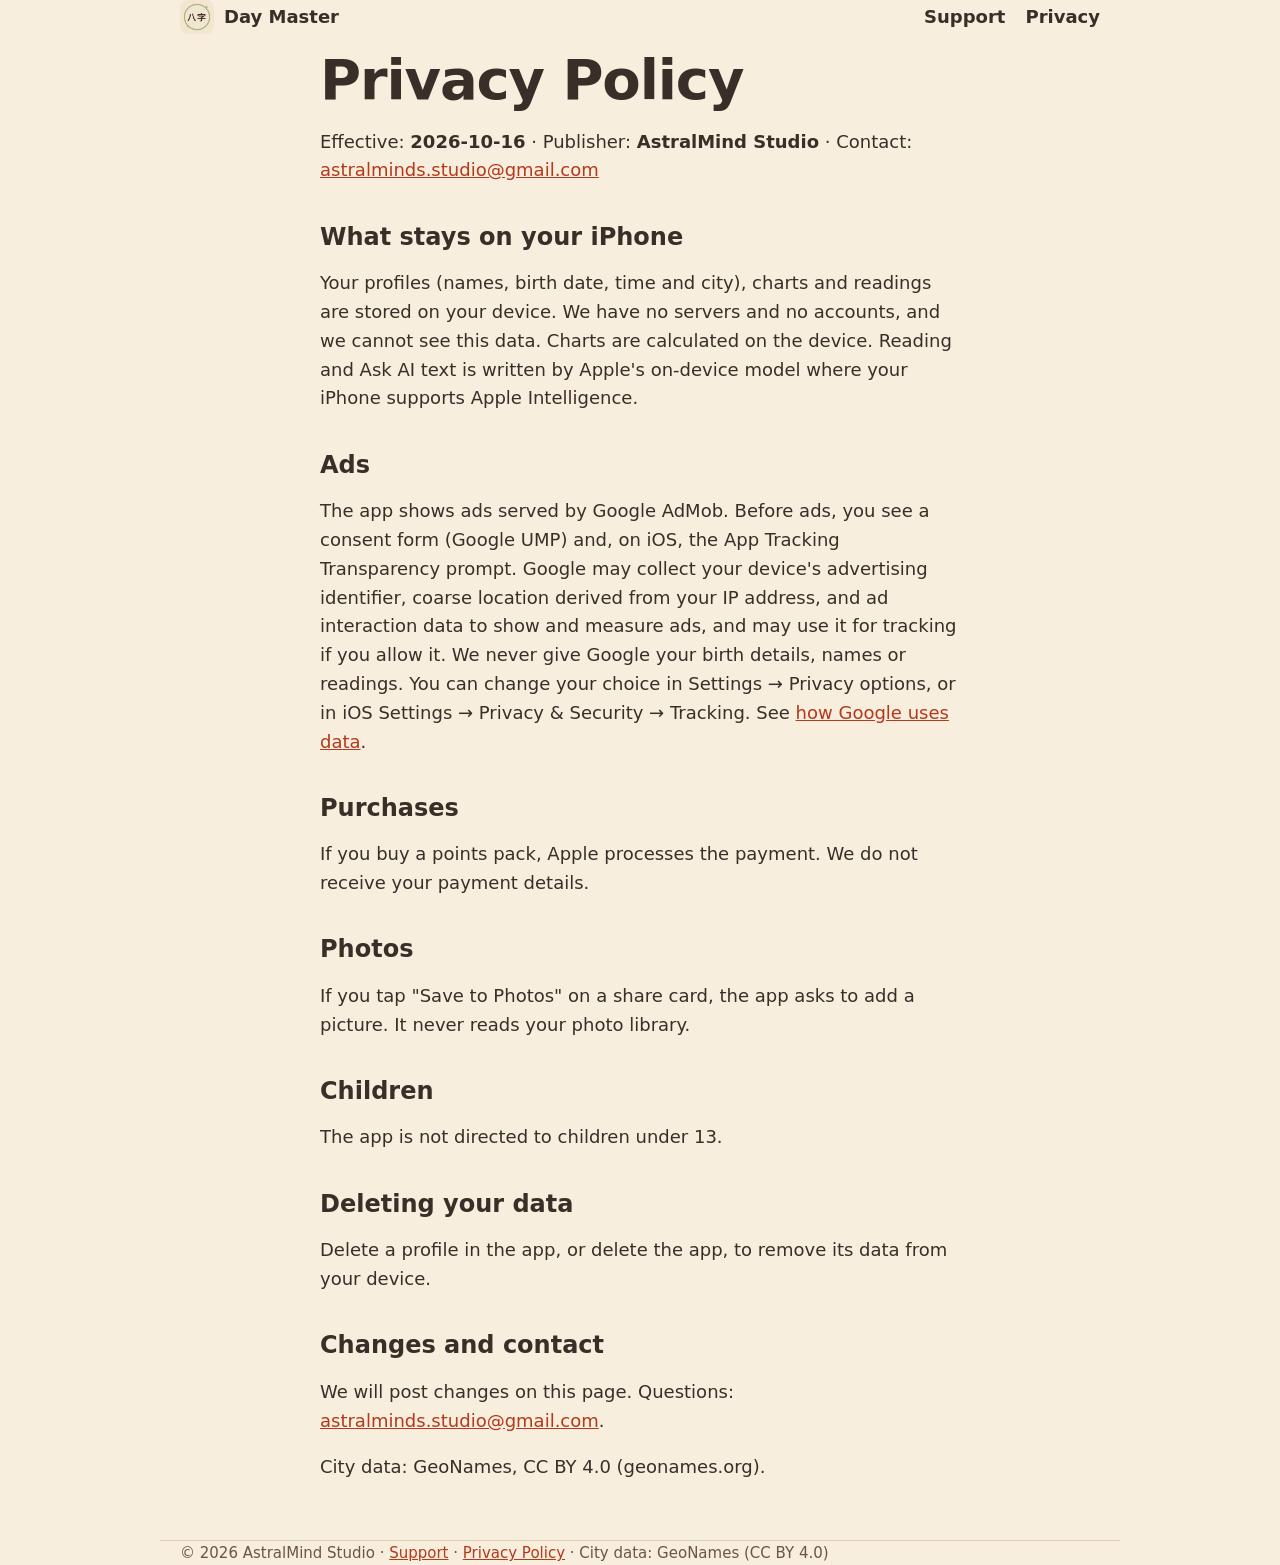
==== privacy.html @ 639bc2a9 "Site: marketing, support and privacy pages" ====
<!doctype html><html lang="en"><head><meta charset="utf-8"><meta name="viewport" content="width=device-width,initial-scale=1"><link rel="icon" href="img/icon.png"><link rel="stylesheet" href="style.css"><title>Privacy Policy — Day Master: BaZi Birth Chart</title></head><body>
<nav class="wrap"><a class="brand" href="./"><img src="img/icon.png" alt="">Day Master</a><a href="support.html">Support</a><a href="privacy.html">Privacy</a></nav><main class="wrap prose"><h1>Privacy Policy</h1>
<p>Effective: <b>2026-10-16</b> · Publisher: <b>AstralMind Studio</b> · Contact: <a href="mailto:astralminds.studio@gmail.com">astralminds.studio@gmail.com</a></p>

<h2>What stays on your iPhone</h2>
<p>Your profiles (names, birth date, time and city), charts and readings are stored on your device. We have no servers and no accounts, and we cannot see this data. Charts are calculated on the device. Reading and Ask AI text is written by Apple's on-device model where your iPhone supports Apple Intelligence.</p>
<h2>Ads</h2>
<p>The app shows ads served by Google AdMob. Before ads, you see a consent form (Google UMP) and, on iOS, the App Tracking Transparency prompt. Google may collect your device's advertising identifier, coarse location derived from your IP address, and ad interaction data to show and measure ads, and may use it for tracking if you allow it. We never give Google your birth details, names or readings. You can change your choice in Settings → Privacy options, or in iOS Settings → Privacy &amp; Security → Tracking. See <a href="https://policies.google.com/technologies/partner-sites">how Google uses data</a>.</p>
<h2>Purchases</h2>
<p>If you buy a points pack, Apple processes the payment. We do not receive your payment details.</p>
<h2>Photos</h2>
<p>If you tap "Save to Photos" on a share card, the app asks to add a picture. It never reads your photo library.</p>
<h2>Children</h2>
<p>The app is not directed to children under 13.</p>
<h2>Deleting your data</h2>
<p>Delete a profile in the app, or delete the app, to remove its data from your device.</p>
<h2>Changes and contact</h2>
<p>We will post changes on this page. Questions: <a href="mailto:astralminds.studio@gmail.com">astralminds.studio@gmail.com</a>.</p>
<p>City data: GeoNames, CC BY 4.0 (geonames.org).</p>
</main><footer class="wrap">© 2026 AstralMind Studio · <a href="support.html">Support</a> · <a href="privacy.html">Privacy Policy</a> · City data: GeoNames (CC BY 4.0)</footer><script src="site.js"></script></body></html>
---- style.css ----
:root{--cream:#F7EEDD;--sand:#F0E0C4;--ink:#3A2E28;--muted:#6B5547;--rust:#B5391B;--olive:#5A6B35}
*{box-sizing:border-box}
body{margin:0;background:var(--cream);color:var(--ink);font:18px/1.6 ui-rounded,"SF Pro Rounded",-apple-system,system-ui,"PingFang SC",sans-serif}
a{color:var(--rust)}
.wrap{max-width:960px;margin:0 auto;padding:0 20px}
nav{display:flex;gap:20px;align-items:center;padding:18px 0;font-weight:700}
nav .brand{margin-right:auto;display:flex;gap:10px;align-items:center;color:var(--ink);text-decoration:none}
nav .brand img{width:34px;height:34px;border-radius:8px}
nav a{text-decoration:none;color:var(--ink)}
.hero{display:grid;grid-template-columns:1.1fr .9fr;gap:32px;align-items:center;padding:24px 0 56px}
.eyebrow{color:var(--rust);font-weight:800;letter-spacing:.14em;font-size:13px;text-transform:uppercase}
h1{font-size:clamp(36px,6vw,56px);line-height:1.05;margin:.3em 0;font-weight:900;letter-spacing:-.02em}
h2{font-size:30px;line-height:1.15;font-weight:900;margin:0 0 .5em}
.lead{font-size:21px;color:var(--muted)}
.btn{display:inline-block;background:var(--ink);color:#fff;text-decoration:none;font-weight:800;padding:16px 28px;border-radius:999px}
.btn.soon{background:#8c7d72;pointer-events:none}
.hero img{width:100%;max-width:360px;display:block;margin:0 auto;border-radius:44px;box-shadow:0 30px 70px rgba(58,46,40,.3)}
section{padding:40px 0}
.cards{display:grid;grid-template-columns:repeat(3,1fr);gap:16px}
.card{background:var(--sand);border-radius:22px;padding:22px}
.card h3{margin:0 0 6px;font-size:20px}
.card p{margin:0;color:var(--muted);font-size:16px}
.shots{display:flex;gap:16px;overflow-x:auto;padding:8px 0 20px;scroll-snap-type:x mandatory}
.shots img{height:520px;border-radius:26px;scroll-snap-align:start;box-shadow:0 12px 30px rgba(58,46,40,.18)}
.note{color:var(--muted);font-size:15px}
footer{padding:36px 0 56px;color:var(--muted);font-size:15px;border-top:1px solid #e0cfb3;margin-top:24px}
.prose{max-width:680px;padding-bottom:40px}
.prose h2{font-size:24px;margin-top:1.6em}
details{background:var(--sand);border-radius:16px;padding:14px 18px;margin:10px 0}
summary{font-weight:800;cursor:pointer}
@media(max-width:760px){.hero,.cards{grid-template-columns:1fr}.shots img{height:440px}}
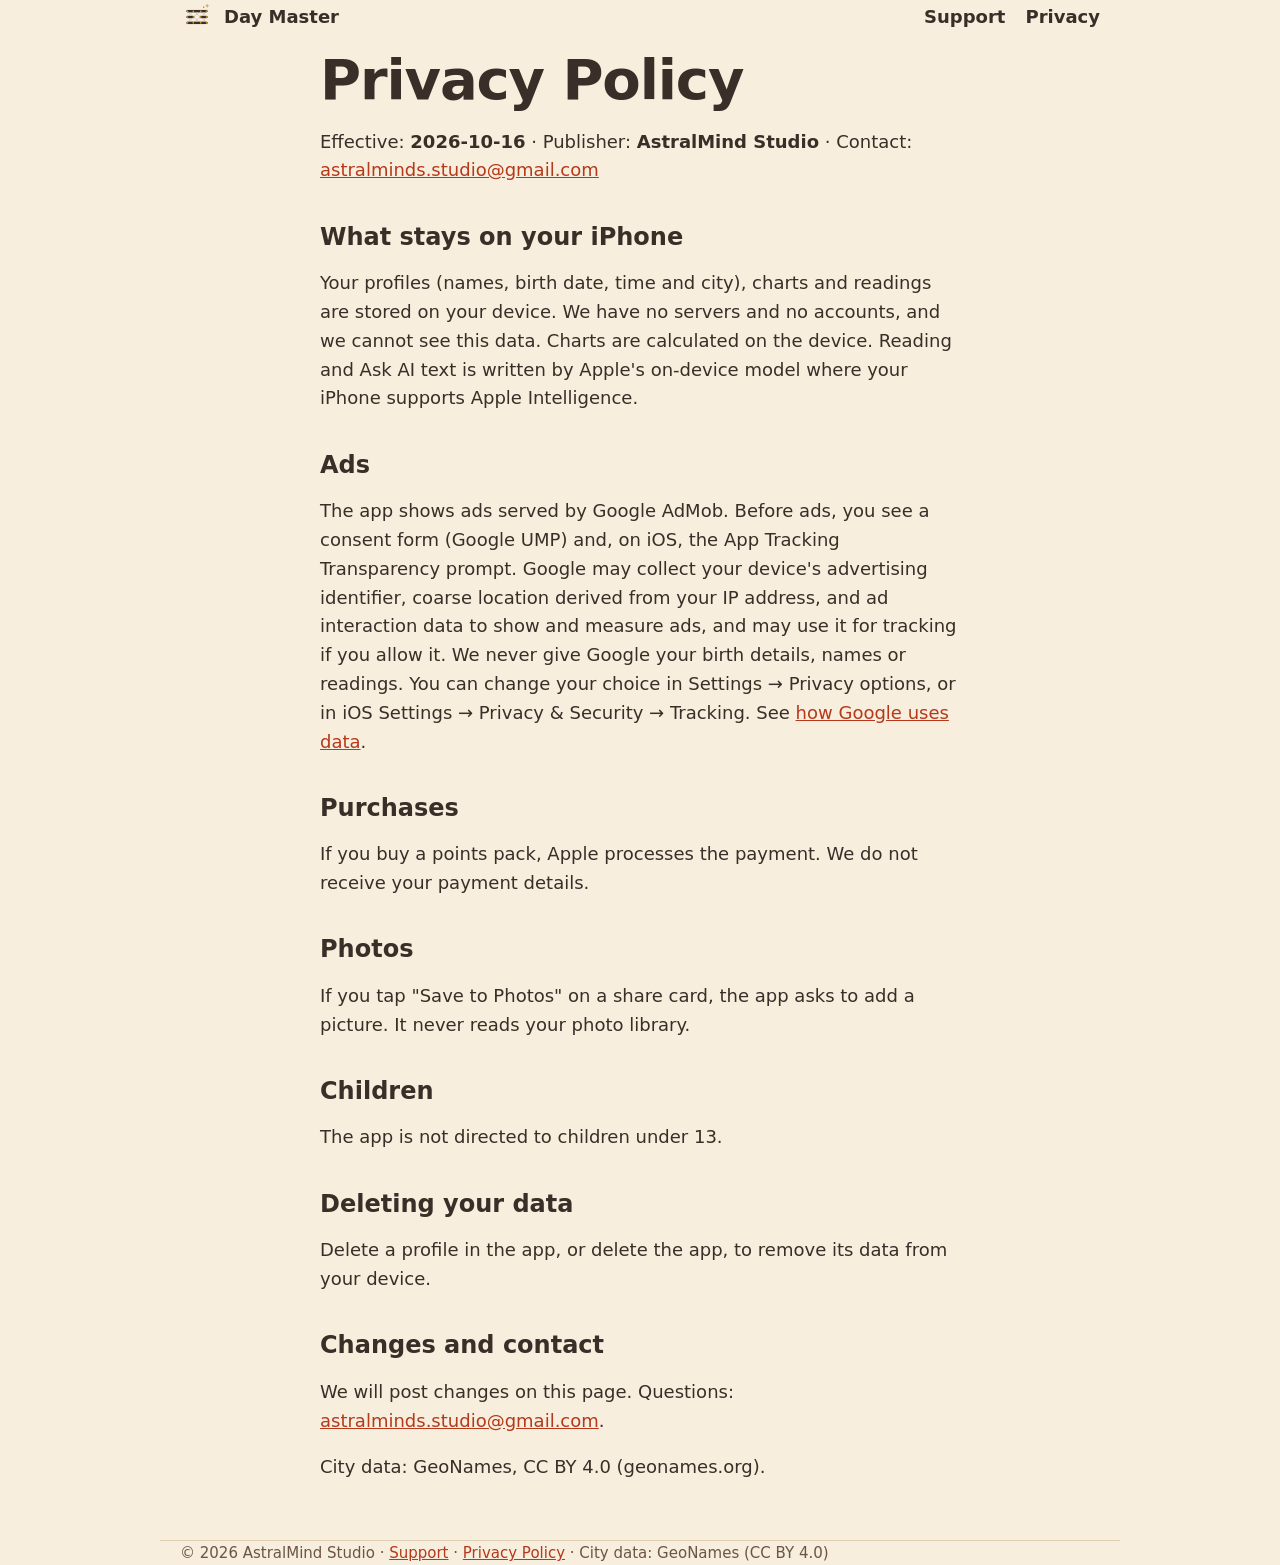
==== commit ec2a1803: "Rename app to Day Master: Bazi Reading; new icon" ====
--- a/privacy.html
+++ b/privacy.html
@@ -1,4 +1,4 @@
-<!doctype html><html lang="en"><head><meta charset="utf-8"><meta name="viewport" content="width=device-width,initial-scale=1"><link rel="icon" href="img/icon.png"><link rel="stylesheet" href="style.css"><title>Privacy Policy — Day Master: BaZi Birth Chart</title></head><body>
+<!doctype html><html lang="en"><head><meta charset="utf-8"><meta name="viewport" content="width=device-width,initial-scale=1"><link rel="icon" href="img/icon.png"><link rel="stylesheet" href="style.css"><title>Privacy Policy — Day Master: Bazi Reading</title></head><body>
 <nav class="wrap"><a class="brand" href="./"><img src="img/icon.png" alt="">Day Master</a><a href="support.html">Support</a><a href="privacy.html">Privacy</a></nav><main class="wrap prose"><h1>Privacy Policy</h1>
 <p>Effective: <b>2026-10-16</b> · Publisher: <b>AstralMind Studio</b> · Contact: <a href="mailto:astralminds.studio@gmail.com">astralminds.studio@gmail.com</a></p>
 
